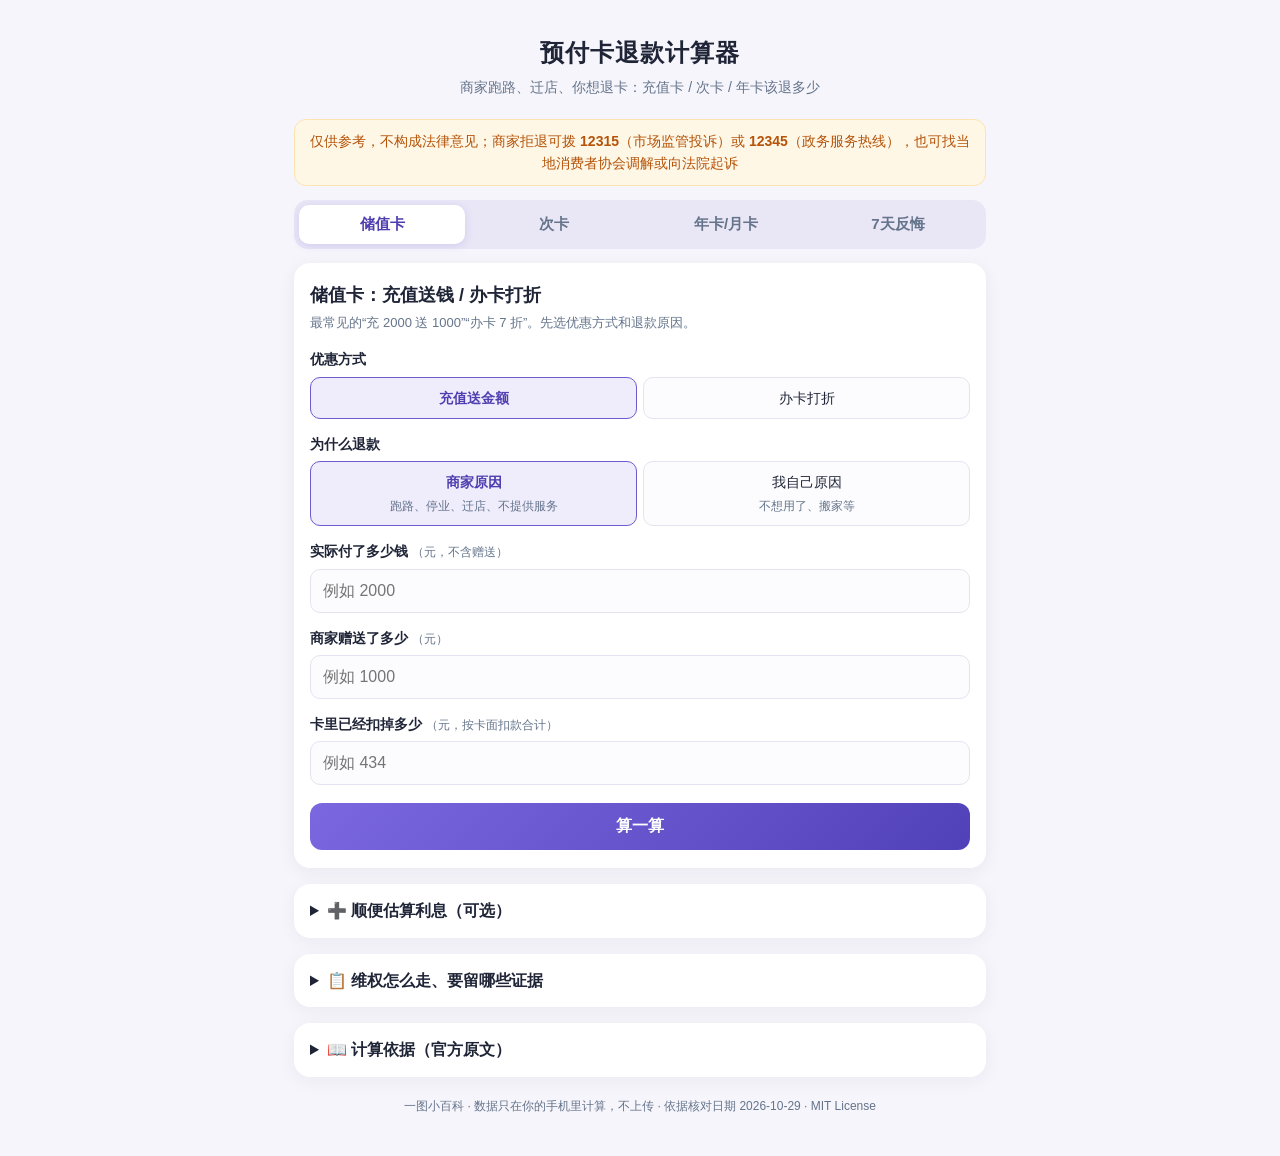
==== tools/prepaid-refund/index.html @ c243d7e6 "Add prepaid card refund calculator" ====
<!DOCTYPE html>
<html lang="zh-CN">
<head>
<meta charset="UTF-8">
<meta name="viewport" content="width=device-width, initial-scale=1, viewport-fit=cover">
<title>预付卡退款计算器｜商家跑路、退卡该退多少</title>
<meta name="description" content="充值赠送卡、打折卡、次卡、年卡退款金额计算，按最高人民法院预付式消费司法解释（法释〔2025〕4号）原文。仅供参考，不构成法律意见。">
<style>
  :root{
    --bg:#f6f5fb; --card:#ffffff; --ink:#1f2537; --muted:#64748b; --line:#e5e3f0;
    --brand:#6d5bd0; --brand-d:#4f3fb0; --brand-l:#efecfc; --warn:#b45309; --warn-l:#fff7e6;
    --accent:#2563eb; --bad:#b91c1c; --radius:16px;
  }
  *{box-sizing:border-box}
  html,body{margin:0;padding:0}
  body{font-family:-apple-system,BlinkMacSystemFont,"PingFang SC","Hiragino Sans GB","Microsoft YaHei","Noto Sans CJK SC",sans-serif;
    background:var(--bg);color:var(--ink);line-height:1.6;-webkit-text-size-adjust:100%}
  .wrap{max-width:720px;margin:0 auto;padding:16px 14px 40px}
  header{text-align:center;padding:18px 4px 6px}
  header h1{font-size:24px;margin:0 0 4px;letter-spacing:1px}
  header p{margin:0;color:var(--muted);font-size:14px}
  .notice{background:var(--warn-l);border:1px solid #fde3b0;color:var(--warn);border-radius:12px;
    padding:10px 14px;font-size:14px;margin:14px 0;text-align:center}
  .notice b{white-space:nowrap}
  .tabs{display:flex;gap:6px;background:#e9e6f6;padding:5px;border-radius:14px;position:sticky;top:6px;z-index:5}
  .tab{flex:1;border:0;background:transparent;padding:10px 2px;border-radius:10px;font-size:15px;color:var(--muted);
    cursor:pointer;font-weight:600;font-family:inherit}
  .tab.active{background:var(--card);color:var(--brand-d);box-shadow:0 2px 8px rgba(109,91,208,.18)}
  .panel{display:none;background:var(--card);border-radius:var(--radius);padding:18px 16px;margin-top:14px;
    box-shadow:0 4px 18px rgba(40,30,90,.06)}
  .panel.active{display:block}
  .panel h2{font-size:18px;margin:0 0 4px}
  .sub{color:var(--muted);font-size:13px;margin:0 0 10px}
  label{display:block;font-size:14px;font-weight:600;margin:14px 0 6px}
  label small{font-weight:400;color:var(--muted)}
  input[type=number],input[type=date]{width:100%;padding:12px;font-size:16px;border:1px solid var(--line);border-radius:10px;
    background:#fcfcfe;color:var(--ink);font-family:inherit;-webkit-appearance:none;appearance:none}
  input:focus{outline:none;border-color:var(--brand);box-shadow:0 0 0 3px var(--brand-l)}
  .row{display:flex;gap:10px}.row>div{flex:1}
  .seg{display:flex;gap:6px;flex-wrap:wrap}
  .seg label{margin:0;flex:1;min-width:40%;font-weight:500}
  .seg input{display:none}
  .seg span{display:block;text-align:center;padding:9px 6px;border:1px solid var(--line);border-radius:10px;font-size:14px;cursor:pointer;background:#fcfcfe}
  .seg input:checked+span{border-color:var(--brand);background:var(--brand-l);color:var(--brand-d);font-weight:700}
  .btn{display:block;width:100%;margin-top:18px;padding:13px;border:0;border-radius:12px;background:linear-gradient(135deg,#7b68e0,#5141b8);
    color:#fff;font-size:16px;font-weight:700;cursor:pointer;font-family:inherit}
  .btn:active{transform:scale(.99)}
  .result{margin-top:16px;border-radius:14px;background:var(--brand-l);padding:14px 16px;display:none}
  .result.show{display:block}
  .big{font-size:30px;font-weight:800;color:var(--brand-d);margin:2px 0 6px}
  .big small{font-size:15px;font-weight:600;margin-left:2px}
  .result .lbl{font-size:13px;color:var(--muted)}
  .kv{display:flex;justify-content:space-between;gap:10px;padding:7px 0;border-top:1px dashed #cfc7f3;font-size:14px}
  .kv b{white-space:nowrap}
  .steps{font-size:13px;color:#334155;background:#fff;border-radius:10px;padding:10px 12px;margin-top:10px}
  .steps div{margin:3px 0}
  .tip{font-size:13px;color:#475569;background:#f6f9ff;border-left:3px solid var(--accent);padding:8px 10px;border-radius:6px;margin-top:10px}
  .err{color:var(--bad);font-size:14px;margin-top:10px;display:none}
  .err.show{display:block}
  .hide{display:none}
  details{background:var(--card);border-radius:var(--radius);padding:14px 16px;margin-top:16px;box-shadow:0 4px 18px rgba(40,30,90,.05)}
  summary{font-weight:700;cursor:pointer;font-size:16px}
  .basis{font-size:13px;color:#334155}
  .basis h3{font-size:14px;margin:14px 0 4px;color:var(--brand-d)}
  .basis blockquote{margin:6px 0;padding:6px 10px;background:#f8f7fd;border-left:3px solid var(--brand);border-radius:4px}
  .basis a{color:var(--accent);word-break:break-all}
  .basis ol,.basis ul{padding-left:20px;margin:6px 0}
  footer{text-align:center;color:var(--muted);font-size:12px;margin-top:20px}
  @media (max-width:380px){.tab{font-size:13px}.big{font-size:26px}}
</style>
</head>
<body>
<div class="wrap">
  <header>
    <h1>预付卡退款计算器</h1>
    <p>商家跑路、迁店、你想退卡：充值卡 / 次卡 / 年卡该退多少</p>
  </header>

  <div class="notice">仅供参考，不构成法律意见；商家拒退可拨 <b>12315</b>（市场监管投诉）或 <b>12345</b>（政务服务热线），也可找当地消费者协会调解或向法院起诉</div>

  <div class="tabs" role="tablist">
    <button class="tab active" data-t="p1">储值卡</button>
    <button class="tab" data-t="p2">次卡</button>
    <button class="tab" data-t="p3">年卡/月卡</button>
    <button class="tab" data-t="p4">7天反悔</button>
  </div>

  <!-- 1 储值卡 -->
  <section class="panel active" id="p1">
    <h2>储值卡：充值送钱 / 办卡打折</h2>
    <p class="sub">最常见的“充 2000 送 1000”“办卡 7 折”。先选优惠方式和退款原因。</p>

    <label>优惠方式</label>
    <div class="seg">
      <label><input type="radio" name="sv-mode" value="gift" checked><span>充值送金额</span></label>
      <label><input type="radio" name="sv-mode" value="discount"><span>办卡打折</span></label>
    </div>

    <label>为什么退款</label>
    <div class="seg">
      <label><input type="radio" name="sv-cause" value="merchant" checked><span>商家原因<br><small>跑路、停业、迁店、不提供服务</small></span></label>
      <label><input type="radio" name="sv-cause" value="consumer"><span>我自己原因<br><small>不想用了、搬家等</small></span></label>
    </div>

    <label>实际付了多少钱 <small>（元，不含赠送）</small></label>
    <input type="number" id="sv-paid" inputmode="decimal" min="0" placeholder="例如 2000">

    <div id="sv-gift-box">
      <label>商家赠送了多少 <small>（元）</small></label>
      <input type="number" id="sv-gift" inputmode="decimal" min="0" placeholder="例如 1000">
      <label>卡里已经扣掉多少 <small>（元，按卡面扣款合计）</small></label>
      <input type="number" id="sv-used" inputmode="decimal" min="0" placeholder="例如 434">
    </div>
    <div id="sv-disc-box" class="hide">
      <label>折扣 <small>（打 7 折填 7，打 8.5 折填 8.5）</small></label>
      <input type="number" id="sv-rate" inputmode="decimal" min="0" max="10" placeholder="例如 7">
      <label>已用项目按打折前原价合计 <small>（元）</small></label>
      <input type="number" id="sv-orig" inputmode="decimal" min="0" placeholder="例如 800">
    </div>

    <button class="btn" id="sv-go">算一算</button>
    <div class="err" id="sv-err"></div>
    <div class="result" id="sv-res"></div>
  </section>

  <!-- 2 次卡 -->
  <section class="panel" id="p2">
    <h2>次卡：按次数消费</h2>
    <p class="sub">健身次卡、理发次卡、课时包等。赠送次数也算进去。</p>

    <label>为什么退款</label>
    <div class="seg">
      <label><input type="radio" name="cc-cause" value="merchant" checked><span>商家原因<br><small>跑路、停业、迁店等</small></span></label>
      <label><input type="radio" name="cc-cause" value="consumer"><span>我自己原因</span></label>
    </div>

    <label>实际付了多少钱 <small>（元）</small></label>
    <input type="number" id="cc-paid" inputmode="decimal" min="0" placeholder="例如 2000">
    <div class="row">
      <div><label>买了几次</label><input type="number" id="cc-bought" inputmode="numeric" min="0" placeholder="例如 50"></div>
      <div><label>送了几次</label><input type="number" id="cc-gift" inputmode="numeric" min="0" placeholder="没有填 0"></div>
    </div>
    <label>已经用了几次</label>
    <input type="number" id="cc-used" inputmode="numeric" min="0" placeholder="例如 12">
    <div id="cc-unit-box" class="hide">
      <label>单次打折前原价 <small>（元；没有打折也没有赠送时，填 实付 ÷ 购买次数）</small></label>
      <input type="number" id="cc-unit" inputmode="decimal" min="0" placeholder="例如 60">
    </div>

    <button class="btn" id="cc-go">算一算</button>
    <div class="err" id="cc-err"></div>
    <div class="result" id="cc-res"></div>
  </section>

  <!-- 3 期限卡 -->
  <section class="panel" id="p3">
    <h2>年卡 / 月卡：期限内不限次数</h2>
    <p class="sub">健身年卡、游乐场年卡等。按剩余天数占总天数的比例退。</p>

    <label>实际付了多少钱 <small>（元）</small></label>
    <input type="number" id="tc-paid" inputmode="decimal" min="0" placeholder="例如 800">
    <div class="row">
      <div><label>有效期开始</label><input type="date" id="tc-start"></div>
      <div><label>有效期结束</label><input type="date" id="tc-end"></div>
    </div>
    <label>从哪天起不能用 <small>（商家停业那天；没停业则填合同解除那天）</small></label>
    <input type="date" id="tc-stop">

    <button class="btn" id="tc-go">算一算</button>
    <div class="err" id="tc-err"></div>
    <div class="result" id="tc-res"></div>
  </section>

  <!-- 4 七日 -->
  <section class="panel" id="p4">
    <h2>付款 7 天内反悔</h2>
    <p class="sub">刚办卡就后悔了？付款之日起 7 日内，一般可以要求退回全部本金。</p>

    <div class="row">
      <div><label>付款日期</label><input type="date" id="co-pay"></div>
      <div><label>提出退款日期</label><input type="date" id="co-ask"></div>
    </div>
    <label>办卡时是否已经在这家或别家体验过相同服务？</label>
    <div class="seg">
      <label><input type="radio" name="co-tried" value="no" checked><span>没有</span></label>
      <label><input type="radio" name="co-tried" value="yes"><span>体验过</span></label>
    </div>

    <button class="btn" id="co-go">看看能不能退</button>
    <div class="err" id="co-err"></div>
    <div class="result" id="co-res"></div>
  </section>

  <!-- 利息 -->
  <details>
    <summary>➕ 顺便估算利息（可选）</summary>
    <div class="basis">
      <p>合同解除后，消费者可以要求商家返还剩余预付款<b>并支付利息</b>（解释第十五条）。没有约定时（第十六条）：</p>
      <ul>
        <li>商家原因：按<b>合同成立时</b>的一年期贷款市场报价利率（LPR）。2026-10-20 公布的一年期 LPR 为 3.0%，办卡那个月的数值请到中国人民银行网站查询。</li>
        <li>自己原因：按合同成立时人民银行公布的一年定期存款基准利率。2015-10-24 起为 1.50%（核对至 2026-10-29 未见调整）。</li>
      </ul>
      <p>利息自合同解除时起算（第十七条）。下面按“本金 × 年利率 × 天数 ÷ 365”估算，法院实际计算口径以判决为准。</p>
    </div>
    <label>应退本金 <small>（元，可填上面算出的数）</small></label>
    <input type="number" id="in-p" inputmode="decimal" min="0">
    <label>年利率 <small>（%）</small></label>
    <input type="number" id="in-r" inputmode="decimal" min="0" placeholder="例如 3.0">
    <div class="row">
      <div><label>合同解除日</label><input type="date" id="in-from"></div>
      <div><label>算到哪天</label><input type="date" id="in-to"></div>
    </div>
    <button class="btn" id="in-go">估算利息</button>
    <div class="err" id="in-err"></div>
    <div class="result" id="in-res"></div>
  </details>

  <details>
    <summary>📋 维权怎么走、要留哪些证据</summary>
    <div class="basis">
      <h3>先留证据</h3>
      <ul>
        <li>付款记录（微信 / 支付宝 / 银行流水）、收据或发票、合同或办卡单</li>
        <li>卡面、小程序或 App 里的余额、消费记录截图</li>
        <li>和店员、老板的聊天记录，宣传页面、活动海报截图</li>
        <li>门店关门、贴停业告示、迁址通知的照片或视频（拍上日期）</li>
        <li>记下营业执照上的名称和统一社会信用代码，可在国家企业信用信息公示系统查询</li>
      </ul>
      <p>消费记录、余额等资料在商家手里，商家无正当理由拒不提交的，法院可以根据你的主张认定（解释第二十五条）。</p>
      <h3>再按顺序找人</h3>
      <ol>
        <li>书面（微信、短信也行）向商家要求退款，写清金额和依据，保留记录</li>
        <li>拨打 <b>12315</b> 或登录全国 12315 平台投诉；也可拨 <b>12345</b></li>
        <li>找当地消费者协会调解</li>
        <li>向法院起诉。店开在商场里、用的是别人执照、加盟店等情况，商场、执照持有人、品牌方也可能要担责（解释第四条至第六条）</li>
        <li>商家收钱后终止营业又恶意躲着不退的，可以请求惩罚性赔偿（解释第二十三条）；涉嫌诈骗的可向公安机关报案</li>
      </ol>
      <h3>这些“店规”通常无效</h3>
      <p>“一经售出概不退款”“丢卡不补”“不得转让”“本店有权单方调整价格和项目”“最终解释权归本店”等排除消费者权利的格式条款，消费者可以主张无效（解释第九条）。</p>
    </div>
  </details>

  <details>
    <summary>📖 计算依据（官方原文）</summary>
    <div class="basis">
      <p>以下条文于 <b>2026-10-29</b> 对照官方原文核对。</p>
      <h3>《最高人民法院关于审理预付式消费民事纠纷案件适用法律若干问题的解释》（法释〔2025〕4号，2025-05-01 起施行）</h3>
      <p>原文：<a href="https://www.gov.cn/yaowen/liebiao/202503/content_7020334.htm" target="_blank" rel="noopener">中国政府网</a> ／ <a href="http://gongbao.court.gov.cn/Details/415add6e9c15736f2fbd871bdb1538.html" target="_blank" rel="noopener">最高人民法院公报</a></p>
      <blockquote>第十四条　消费者自付款之日起七日内请求经营者返还预付款本金的，人民法院应予支持，但……已经从经营者处获得过相同商品或者服务；……已经从其他经营者处获得过相同商品或者服务。</blockquote>
      <blockquote>第十五条　……返还预付款本金应为预付款扣减已兑付商品或者提供服务的价款后的余额。</blockquote>
      <blockquote>第十八条　非因消费者原因返还预付款的……（一）经营者向消费者提供折扣商品或者服务的，按折扣价计算……（二）经营者向消费者赠送消费金额的，根据消费者实付金额与实付金额加赠送金额之比计算优惠比例，按优惠比例计算已兑付商品或者提供服务的价款。</blockquote>
      <blockquote>第十九条　因消费者原因返还预付款，经营者向消费者提供折扣商品、服务或者向消费者赠送消费金额的，人民法院应当按商品或者服务打折前的价格计算……消费者主张打折前的价格明显不合理，经营者不能提供打折前价格交易记录的，人民法院可以按照……同类商品或者服务的市场价格计算……</blockquote>
      <blockquote>第二十条　……按打折前的价格计算已兑付商品或者提供服务的价款超出消费者预付款，经营者请求消费者支付……超出预付款部分价款的，人民法院不予支持。</blockquote>
      <blockquote>第二十二条　……不限次数服务，消费者请求按合同解除后的剩余履行期限与全部履行期限的比例计算应予返还的预付款的，人民法院应予支持。经营者在预付式消费合同解除前已经停止提供……按经营者停止提供商品或者服务后的剩余履行期限与全部履行期限的比例计算……消费者因自身原因未在合同约定履行期限内要求经营者提供服务，请求返还预付款的，人民法院不予支持。</blockquote>
      <h3>次卡含赠送次数的算法</h3>
      <p>最高人民法院典型案例三（2025-03-14 发布）：50 次另送 10 次、付 2000 元、用了 12 次，判退 2000 × 48 ÷ 60 = 1600 元。<a href="https://www.court.gov.cn/zixun/xiangqing/459331.html" target="_blank" rel="noopener">最高人民法院网</a></p>
      <h3>其他</h3>
      <ul>
        <li>《消费者权益保护法》第五十三条（预收款未按约定提供，应退回预付款并承担利息、合理费用）、第二十六条（格式条款）：<a href="https://www.samr.gov.cn/zw/zfxxgk/fdzdgknr/fgs/art/2023/art_0a323e046fba43f0b6e9e977f1e8d5fc.html" target="_blank" rel="noopener">市场监管总局网站</a></li>
        <li>《消费者权益保护法实施条例》第二十二条（预付款应订书面合同；停业或迁址应提前告知，消费者可要求退还未消费余额）：<a href="https://www.gov.cn/zhengce/content/202403/content_6940158.htm" target="_blank" rel="noopener">中国政府网</a></li>
        <li>一年定期存款基准利率 1.50%（2015-10-24）：<a href="https://www.pbc.gov.cn/zhengcehuobisi/125207/125213/125440/125838/125888/2968982/index.html" target="_blank" rel="noopener">中国人民银行</a></li>
        <li>期间计算（开始的当日不计入）：《民法典》第二百零一条</li>
      </ul>
      <h3>本工具不判断的事项</h3>
      <ul>
        <li>到底算“商家原因”还是“自己原因”、合同能不能解除（见解释第十三条）</li>
        <li>赠送的实物或服务要不要折价（解释第二十一条，由法院综合认定）</li>
        <li>多用途预付卡（能在多家不同商户用的卡）、一次性买断的商品服务，不适用这部解释</li>
        <li>合同里有对消费者更有利的约定的，按约定处理</li>
        <li>各地关于预付卡的地方规定</li>
      </ul>
      <p>以上请以当地主管部门、法院认定为准。</p>
    </div>
  </details>

  <footer>一图小百科 · 数据只在你的手机里计算，不上传 · 依据核对日期 2026-10-29 · MIT License</footer>
</div>

<script>
// @@CORE-START
(function (root) {
  'use strict';
  function round2(x) { return Math.round((x + Number.EPSILON) * 100) / 100; }
  function num(x) { return typeof x === 'number' && isFinite(x); }

  // 解释第十八条（二）/ 第十九条 / 第二十条：充值送金额
  // used = 卡面已扣金额（含赠送部分），默认卡面按打折前价格扣款
  function giftCard(paid, gift, used, cause) {
    if (!num(paid) || paid <= 0) throw new Error('请填写实际付款金额');
    if (!num(gift) || gift < 0) throw new Error('赠送金额不能为负');
    if (!num(used) || used < 0) throw new Error('已扣金额不能为负');
    if (used > paid + gift + 1e-9) throw new Error('已扣金额不能超过 实付 + 赠送');
    var ratio = paid / (paid + gift);
    var consumed = cause === 'merchant' ? used * ratio : used;
    var refund = Math.max(0, paid - consumed);
    return {
      ratio: ratio,
      consumed: round2(consumed),
      refund: round2(refund),
      cardBalance: round2(paid + gift - used),
      capped: cause !== 'merchant' && used > paid
    };
  }

  // 解释第十八条（一）/ 第十九条 / 第二十条：办卡打折
  // rate10 = 折扣（7 折填 7），orig = 已用项目打折前原价合计
  function discountCard(paid, rate10, orig, cause) {
    if (!num(paid) || paid <= 0) throw new Error('请填写实际付款金额');
    if (!num(rate10) || rate10 <= 0 || rate10 > 10) throw new Error('折扣请填 0～10 之间，例如 7');
    if (!num(orig) || orig < 0) throw new Error('原价合计不能为负');
    var rate = rate10 / 10;
    if (orig * rate > paid + 1e-9) throw new Error('按折扣价已用金额超过了实付金额，请检查');
    var consumed = cause === 'merchant' ? orig * rate : orig;
    return {
      rate: rate,
      consumed: round2(consumed),
      refund: round2(Math.max(0, paid - consumed)),
      capped: cause !== 'merchant' && orig > paid
    };
  }

  // 次卡：商家原因按 实付 × 剩余次数 ÷ (购买 + 赠送)（最高法典型案例三，解释第十八条）
  // 自己原因按 实付 − 已用次数 × 打折前单价，最低为 0（解释第十九条、第二十条）
  function countCard(paid, bought, gift, used, cause, unitOrig) {
    if (!num(paid) || paid <= 0) throw new Error('请填写实际付款金额');
    if (!num(bought) || bought <= 0 || Math.floor(bought) !== bought) throw new Error('购买次数请填正整数');
    if (!num(gift) || gift < 0 || Math.floor(gift) !== gift) throw new Error('赠送次数请填 0 或正整数');
    if (!num(used) || used < 0 || Math.floor(used) !== used) throw new Error('已用次数请填 0 或正整数');
    var total = bought + gift;
    if (used > total) throw new Error('已用次数不能超过 购买 + 赠送 次数');
    if (cause === 'merchant') {
      var consumed = paid * used / total;
      return { total: total, left: total - used, consumed: round2(consumed), refund: round2(paid - consumed), capped: false };
    }
    if (!num(unitOrig) || unitOrig < 0) throw new Error('自己原因退卡，请填写单次打折前原价');
    var c2 = used * unitOrig;
    return { total: total, left: total - used, consumed: round2(c2), refund: round2(Math.max(0, paid - c2)), capped: c2 > paid };
  }

  // 日期：'YYYY-MM-DD' -> 天序号（UTC）
  function dayNo(s) {
    var m = /^(\d{4})-(\d{2})-(\d{2})$/.exec(String(s || ''));
    if (!m) return null;
    var t = Date.UTC(+m[1], +m[2] - 1, +m[3]);
    var d = new Date(t);
    if (d.getUTCFullYear() !== +m[1] || d.getUTCMonth() !== +m[2] - 1 || d.getUTCDate() !== +m[3]) return null;
    return Math.round(t / 86400000);
  }
  function daysBetween(a, b) { return dayNo(b) - dayNo(a); }

  // 解释第二十二条：期限卡按 剩余期限 ÷ 全部期限
  function timeCard(paid, start, end, stop) {
    if (!num(paid) || paid <= 0) throw new Error('请填写实际付款金额');
    var s = dayNo(start), e = dayNo(end), p = dayNo(stop);
    if (s === null || e === null || p === null) throw new Error('请把三个日期都填上');
    if (e <= s) throw new Error('结束日期要晚于开始日期');
    var total = e - s;
    var left = Math.min(total, Math.max(0, e - p));
    return {
      total: total, left: left,
      refund: round2(paid * left / total),
      expired: p >= e,
      beforeStart: p < s
    };
  }

  // 解释第十四条：付款之日起七日内；开始的当日不计入（民法典第二百零一条）
  function coolingOff(payDate, askDate, tried) {
    var a = dayNo(payDate), b = dayNo(askDate);
    if (a === null || b === null) throw new Error('请填写两个日期');
    if (b < a) throw new Error('提出退款日期不能早于付款日期');
    var d = b - a;
    var lastDay = new Date((a + 7) * 86400000).toISOString().slice(0, 10);
    return { days: d, lastDay: lastDay, inTime: d <= 7, ok: d <= 7 && !tried };
  }

  // 利息估算：本金 × 年利率 × 天数 ÷ 365
  function interest(principal, ratePct, from, to) {
    if (!num(principal) || principal < 0) throw new Error('请填写本金');
    if (!num(ratePct) || ratePct < 0 || ratePct > 100) throw new Error('请填写年利率（%）');
    var a = dayNo(from), b = dayNo(to);
    if (a === null || b === null) throw new Error('请填写两个日期');
    if (b < a) throw new Error('结束日期不能早于解除日');
    var days = b - a;
    return { days: days, interest: round2(principal * ratePct / 100 * days / 365) };
  }

  root.PrepaidCalc = { round2: round2, giftCard: giftCard, discountCard: discountCard, countCard: countCard,
    timeCard: timeCard, coolingOff: coolingOff, interest: interest, daysBetween: daysBetween, dayNo: dayNo };
})(typeof globalThis !== 'undefined' ? globalThis : this);
// @@CORE-END

(function () {
  'use strict';
  var C = window.PrepaidCalc;
  function $(id) { return document.getElementById(id); }
  function v(id) { var x = $(id).value; return x === '' ? NaN : Number(x); }
  function radio(name) { var r = document.querySelector('input[name="' + name + '"]:checked'); return r ? r.value : ''; }
  function yuan(x) { return x.toLocaleString('zh-CN', { minimumFractionDigits: 2, maximumFractionDigits: 2 }); }
  function show(prefix, html) { $(prefix + '-err').classList.remove('show'); var r = $(prefix + '-res'); r.innerHTML = html; r.classList.add('show'); }
  function fail(prefix, msg) { $(prefix + '-res').classList.remove('show'); var e = $(prefix + '-err'); e.textContent = msg; e.classList.add('show'); }
  function run(prefix, fn) { try { fn(); } catch (e) { fail(prefix, e.message); } }
  function remember(x) { $('in-p').value = x; }

  document.querySelectorAll('.tab').forEach(function (b) {
    b.addEventListener('click', function () {
      document.querySelectorAll('.tab').forEach(function (x) { x.classList.toggle('active', x === b); });
      document.querySelectorAll('.panel').forEach(function (p) { p.classList.toggle('active', p.id === b.dataset.t); });
    });
  });
  document.querySelectorAll('input[name="sv-mode"]').forEach(function (r) {
    r.addEventListener('change', function () {
      var g = radio('sv-mode') === 'gift';
      $('sv-gift-box').classList.toggle('hide', !g);
      $('sv-disc-box').classList.toggle('hide', g);
    });
  });
  document.querySelectorAll('input[name="cc-cause"]').forEach(function (r) {
    r.addEventListener('change', function () { $('cc-unit-box').classList.toggle('hide', radio('cc-cause') !== 'consumer'); });
  });

  var CAUSE_M = '<div class="tip">商家原因：已消费部分按<b>优惠后的价格</b>算（解释第十八条），你能多拿回一些。</div>';
  var CAUSE_C = '<div class="tip">自己原因：已消费部分按<b>打折前原价</b>算（解释第十九条）；但就算原价算下来超过了你付的钱，商家也不能让你倒补（第二十条）。商家标的“原价”明显虚高又拿不出原价成交记录的，可以主张按当地同类服务市场价算。</div>';

  $('sv-go').addEventListener('click', function () {
    run('sv', function () {
      var cause = radio('sv-cause'), paid = v('sv-paid'), r, html;
      if (radio('sv-mode') === 'gift') {
        var gift = isNaN(v('sv-gift')) ? 0 : v('sv-gift');
        r = C.giftCard(paid, gift, v('sv-used'), cause);
        html = '<div class="lbl">参考应退金额</div><div class="big">' + yuan(r.refund) + '<small>元</small></div>' +
          '<div class="kv"><span>卡里显示余额</span><b>' + yuan(r.cardBalance) + ' 元</b></div>' +
          '<div class="kv"><span>已消费按多少算</span><b>' + yuan(r.consumed) + ' 元</b></div>' +
          '<div class="steps">' + (cause === 'merchant'
            ? '<div>优惠比例 = 实付 ÷ (实付 + 赠送) = ' + paid + ' ÷ ' + (paid + gift) + ' = ' + (r.ratio * 100).toFixed(2) + '%</div><div>已消费价款 = ' + v('sv-used') + ' × 优惠比例 = ' + yuan(r.consumed) + '</div>'
            : '<div>已消费价款 = 卡面已扣 ' + v('sv-used') + '（按原价）</div>') +
          '<div>应退 = 实付 ' + paid + ' − 已消费价款' + (r.capped ? '，不足 0 按 0' : '') + ' = ' + yuan(r.refund) + '</div></div>' +
          (cause === 'merchant' ? CAUSE_M : CAUSE_C) +
          '<div class="tip">卡面余额 ≠ 能退的钱：赠送的部分不退现金，按比例分摊。前提是卡面按打折前价格扣款；如果卡面本来就按优惠价扣，请向主管部门核实。</div>';
      } else {
        var rate10 = v('sv-rate'), orig = v('sv-orig');
        r = C.discountCard(paid, rate10, orig, cause);
        html = '<div class="lbl">参考应退金额</div><div class="big">' + yuan(r.refund) + '<small>元</small></div>' +
          '<div class="kv"><span>已消费按多少算</span><b>' + yuan(r.consumed) + ' 元</b></div>' +
          '<div class="steps">' + (cause === 'merchant'
            ? '<div>已消费价款 = 原价 ' + orig + ' × ' + rate10 + ' 折 = ' + yuan(r.consumed) + '</div>'
            : '<div>已消费价款 = 打折前原价 ' + orig + '</div>') +
          '<div>应退 = 实付 ' + paid + ' − 已消费价款' + (r.capped ? '，不足 0 按 0' : '') + ' = ' + yuan(r.refund) + '</div></div>' +
          (cause === 'merchant' ? CAUSE_M : CAUSE_C);
      }
      remember(r.refund);
      show('sv', html + '<div class="tip">另外可以要求利息（第十五条），见下方“估算利息”。</div>');
    });
  });

  $('cc-go').addEventListener('click', function () {
    run('cc', function () {
      var cause = radio('cc-cause'), paid = v('cc-paid'), gift = isNaN(v('cc-gift')) ? 0 : v('cc-gift');
      var r = C.countCard(paid, v('cc-bought'), gift, v('cc-used'), cause, v('cc-unit'));
      var html = '<div class="lbl">参考应退金额</div><div class="big">' + yuan(r.refund) + '<small>元</small></div>' +
        '<div class="kv"><span>总次数（含赠送）</span><b>' + r.total + ' 次</b></div>' +
        '<div class="kv"><span>剩余次数</span><b>' + r.left + ' 次</b></div>' +
        '<div class="steps">' + (cause === 'merchant'
          ? '<div>应退 = 实付 ' + paid + ' × 剩余 ' + r.left + ' ÷ 总 ' + r.total + ' = ' + yuan(r.refund) + '</div>'
          : '<div>已消费 = ' + v('cc-used') + ' 次 × 原价 ' + v('cc-unit') + ' = ' + yuan(r.consumed) + '</div><div>应退 = 实付 − 已消费' + (r.capped ? '，不足 0 按 0' : '') + ' = ' + yuan(r.refund) + '</div>') +
        '</div>' + (cause === 'merchant'
          ? '<div class="tip">赠送次数要算进总次数：最高法典型案例中，50 次送 10 次、付 2000 元、用了 12 次，判退 2000 × 48 ÷ 60 = 1600 元。</div>'
          : CAUSE_C);
      remember(r.refund);
      show('cc', html);
    });
  });

  $('tc-go').addEventListener('click', function () {
    run('tc', function () {
      var paid = v('tc-paid');
      var r = C.timeCard(paid, $('tc-start').value, $('tc-end').value, $('tc-stop').value);
      var html = '<div class="lbl">参考应退金额</div><div class="big">' + yuan(r.refund) + '<small>元</small></div>' +
        '<div class="kv"><span>全部期限</span><b>' + r.total + ' 天</b></div>' +
        '<div class="kv"><span>剩余期限</span><b>' + r.left + ' 天</b></div>' +
        '<div class="steps"><div>应退 = 实付 ' + paid + ' × ' + r.left + ' ÷ ' + r.total + ' = ' + yuan(r.refund) + '</div></div>' +
        '<div class="tip">商家先停业、后来才解除合同的，从<b>停业那天</b>起算剩余期限（解释第二十二条第二款）。按天还是按月折算，法院口径可能略有不同，结果以法院认定为准。</div>';
      if (r.expired) html += '<div class="tip">有效期已经结束。如果是自己没去用，一般不能再要求退款（第二十二条第三款）；如果是商家在有效期内就停止服务，请把“不能用的日期”填成商家停业那天。</div>';
      if (r.beforeStart) html += '<div class="tip">还没开始就不能用，按全额计算。</div>';
      remember(r.refund);
      show('tc', html);
    });
  });

  $('co-go').addEventListener('click', function () {
    run('co', function () {
      var tried = radio('co-tried') === 'yes';
      var r = C.coolingOff($('co-pay').value, $('co-ask').value, tried);
      var html;
      if (r.ok) html = '<div class="big" style="font-size:22px">✅ 一般可以要求退回全部本金</div><div class="steps"><div>付款后第 ' + r.days + ' 天提出；参考最后一天：' + r.lastDay + '</div></div>';
      else if (!r.inTime) html = '<div class="big" style="font-size:22px">⏰ 已超过 7 天</div><div class="steps"><div>参考最后一天是 ' + r.lastDay + '。超过后不能无理由全额退，但可以用“储值卡 / 次卡 / 年卡”页面算退款，或看商家有没有违约。</div></div>';
      else html = '<div class="big" style="font-size:22px">⚠️ 可能不适用 7 天无理由</div><div class="steps"><div>办卡时已在这家或别家体验过相同服务的，属于第十四条的例外。</div></div>';
      html += '<div class="tip">依据解释第十四条。合同里有对消费者更有利的约定（比如 15 天可退）的，按约定。开始的当日不计入（民法典第二百零一条），最后一天遇法定节假日可能顺延；具体以法院认定为准。尽量用文字形式（微信、短信）提出并截图保存。</div>';
      show('co', html);
    });
  });

  $('in-go').addEventListener('click', function () {
    run('in', function () {
      var r = C.interest(v('in-p'), v('in-r'), $('in-from').value, $('in-to').value);
      show('in', '<div class="lbl">参考利息</div><div class="big">' + yuan(r.interest) + '<small>元</small></div><div class="steps"><div>' + v('in-p') + ' × ' + v('in-r') + '% × ' + r.days + ' 天 ÷ 365</div></div>');
    });
  });
})();
</script>
</body>
</html>
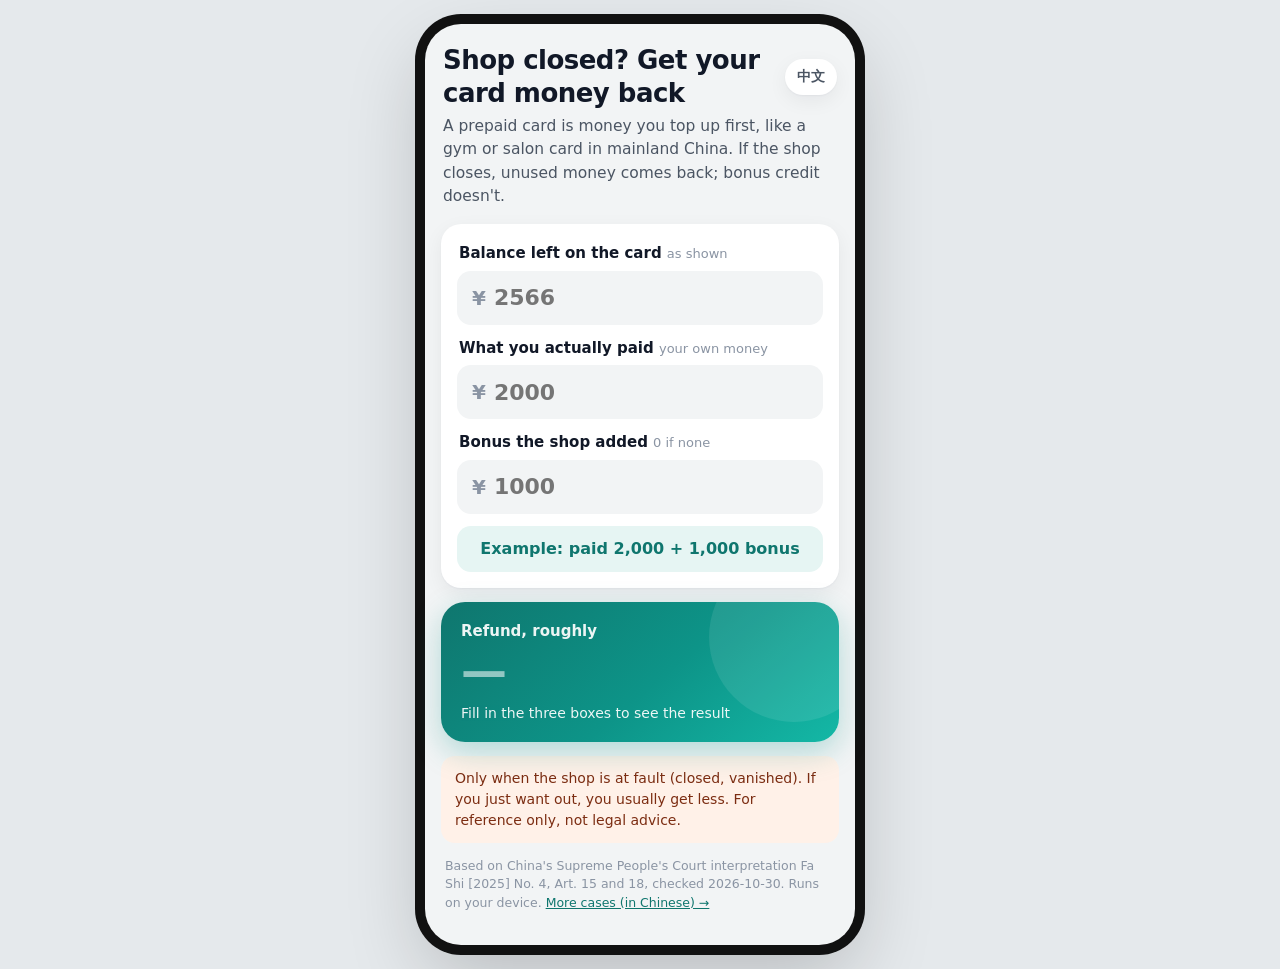
==== commit 13bb4deb: "simplify calculators" ====
--- a/tools/prepaid-refund/index.html
+++ b/tools/prepaid-refund/index.html
@@ -3,509 +3,65 @@
 <head>
 <meta charset="UTF-8">
 <meta name="viewport" content="width=device-width, initial-scale=1, viewport-fit=cover">
-<title>预付卡退款计算器｜商家跑路、退卡该退多少</title>
-<meta name="description" content="充值赠送卡、打折卡、次卡、年卡退款金额计算，按最高人民法院预付式消费司法解释（法释〔2025〕4号）原文。仅供参考，不构成法律意见。">
-<style>
-  :root{
-    --bg:#f6f5fb; --card:#ffffff; --ink:#1f2537; --muted:#64748b; --line:#e5e3f0;
-    --brand:#6d5bd0; --brand-d:#4f3fb0; --brand-l:#efecfc; --warn:#b45309; --warn-l:#fff7e6;
-    --accent:#2563eb; --bad:#b91c1c; --radius:16px;
-  }
-  *{box-sizing:border-box}
-  html,body{margin:0;padding:0}
-  body{font-family:-apple-system,BlinkMacSystemFont,"PingFang SC","Hiragino Sans GB","Microsoft YaHei","Noto Sans CJK SC",sans-serif;
-    background:var(--bg);color:var(--ink);line-height:1.6;-webkit-text-size-adjust:100%}
-  .wrap{max-width:720px;margin:0 auto;padding:16px 14px 40px}
-  header{text-align:center;padding:18px 4px 6px}
-  header h1{font-size:24px;margin:0 0 4px;letter-spacing:1px}
-  header p{margin:0;color:var(--muted);font-size:14px}
-  .notice{background:var(--warn-l);border:1px solid #fde3b0;color:var(--warn);border-radius:12px;
-    padding:10px 14px;font-size:14px;margin:14px 0;text-align:center}
-  .notice b{white-space:nowrap}
-  .tabs{display:flex;gap:6px;background:#e9e6f6;padding:5px;border-radius:14px;position:sticky;top:6px;z-index:5}
-  .tab{flex:1;border:0;background:transparent;padding:10px 2px;border-radius:10px;font-size:15px;color:var(--muted);
-    cursor:pointer;font-weight:600;font-family:inherit}
-  .tab.active{background:var(--card);color:var(--brand-d);box-shadow:0 2px 8px rgba(109,91,208,.18)}
-  .panel{display:none;background:var(--card);border-radius:var(--radius);padding:18px 16px;margin-top:14px;
-    box-shadow:0 4px 18px rgba(40,30,90,.06)}
-  .panel.active{display:block}
-  .panel h2{font-size:18px;margin:0 0 4px}
-  .sub{color:var(--muted);font-size:13px;margin:0 0 10px}
-  label{display:block;font-size:14px;font-weight:600;margin:14px 0 6px}
-  label small{font-weight:400;color:var(--muted)}
-  input[type=number],input[type=date]{width:100%;padding:12px;font-size:16px;border:1px solid var(--line);border-radius:10px;
-    background:#fcfcfe;color:var(--ink);font-family:inherit;-webkit-appearance:none;appearance:none}
-  input:focus{outline:none;border-color:var(--brand);box-shadow:0 0 0 3px var(--brand-l)}
-  .row{display:flex;gap:10px}.row>div{flex:1}
-  .seg{display:flex;gap:6px;flex-wrap:wrap}
-  .seg label{margin:0;flex:1;min-width:40%;font-weight:500}
-  .seg input{display:none}
-  .seg span{display:block;text-align:center;padding:9px 6px;border:1px solid var(--line);border-radius:10px;font-size:14px;cursor:pointer;background:#fcfcfe}
-  .seg input:checked+span{border-color:var(--brand);background:var(--brand-l);color:var(--brand-d);font-weight:700}
-  .btn{display:block;width:100%;margin-top:18px;padding:13px;border:0;border-radius:12px;background:linear-gradient(135deg,#7b68e0,#5141b8);
-    color:#fff;font-size:16px;font-weight:700;cursor:pointer;font-family:inherit}
-  .btn:active{transform:scale(.99)}
-  .result{margin-top:16px;border-radius:14px;background:var(--brand-l);padding:14px 16px;display:none}
-  .result.show{display:block}
-  .big{font-size:30px;font-weight:800;color:var(--brand-d);margin:2px 0 6px}
-  .big small{font-size:15px;font-weight:600;margin-left:2px}
-  .result .lbl{font-size:13px;color:var(--muted)}
-  .kv{display:flex;justify-content:space-between;gap:10px;padding:7px 0;border-top:1px dashed #cfc7f3;font-size:14px}
-  .kv b{white-space:nowrap}
-  .steps{font-size:13px;color:#334155;background:#fff;border-radius:10px;padding:10px 12px;margin-top:10px}
-  .steps div{margin:3px 0}
-  .tip{font-size:13px;color:#475569;background:#f6f9ff;border-left:3px solid var(--accent);padding:8px 10px;border-radius:6px;margin-top:10px}
-  .err{color:var(--bad);font-size:14px;margin-top:10px;display:none}
-  .err.show{display:block}
-  .hide{display:none}
-  details{background:var(--card);border-radius:var(--radius);padding:14px 16px;margin-top:16px;box-shadow:0 4px 18px rgba(40,30,90,.05)}
-  summary{font-weight:700;cursor:pointer;font-size:16px}
-  .basis{font-size:13px;color:#334155}
-  .basis h3{font-size:14px;margin:14px 0 4px;color:var(--brand-d)}
-  .basis blockquote{margin:6px 0;padding:6px 10px;background:#f8f7fd;border-left:3px solid var(--brand);border-radius:4px}
-  .basis a{color:var(--accent);word-break:break-all}
-  .basis ol,.basis ul{padding-left:20px;margin:6px 0}
-  footer{text-align:center;color:var(--muted);font-size:12px;margin-top:20px}
-  @media (max-width:380px){.tab{font-size:13px}.big{font-size:26px}}
-</style>
+<title>店关门了，卡里的钱能退多少 · 预付卡退款计算器</title>
+<meta name="description" content="健身房、理发店、洗车店的充值卡，店关门了能退多少？填卡里余额、实际付了多少、送了多少，马上算出来。仅供参考，不构成法律意见。">
+<meta name="theme-color" content="#F2F4F5">
+<link rel="stylesheet" href="style.css">
 </head>
 <body>
-<div class="wrap">
-  <header>
-    <h1>预付卡退款计算器</h1>
-    <p>商家跑路、迁店、你想退卡：充值卡 / 次卡 / 年卡该退多少</p>
-  </header>
-
-  <div class="notice">仅供参考，不构成法律意见；商家拒退可拨 <b>12315</b>（市场监管投诉）或 <b>12345</b>（政务服务热线），也可找当地消费者协会调解或向法院起诉</div>
-
-  <div class="tabs" role="tablist">
-    <button class="tab active" data-t="p1">储值卡</button>
-    <button class="tab" data-t="p2">次卡</button>
-    <button class="tab" data-t="p3">年卡/月卡</button>
-    <button class="tab" data-t="p4">7天反悔</button>
+<main class="shell">
+  <div class="top"><h1 data-t="h1"></h1><button class="lang" id="lang" type="button"></button></div>
+  <p class="lead" data-t="lead"></p>
+  <div class="card">
+    <label class="fl" for="bal"><span data-t="balL"></span> <small data-t="balS"></small></label>
+    <div class="money"><span>¥</span><input id="bal" type="number" inputmode="decimal" min="0" placeholder="2566"></div>
+    <label class="fl" for="paid"><span data-t="paidL"></span> <small data-t="paidS"></small></label>
+    <div class="money"><span>¥</span><input id="paid" type="number" inputmode="decimal" min="0" placeholder="2000"></div>
+    <label class="fl" for="gift"><span data-t="giftL"></span> <small data-t="giftS"></small></label>
+    <div class="money"><span>¥</span><input id="gift" type="number" inputmode="decimal" min="0" placeholder="1000"></div>
+    <div class="err" id="err"></div>
+    <button class="ex" id="ex" type="button" data-t="ex"></button>
   </div>
-
-  <!-- 1 储值卡 -->
-  <section class="panel active" id="p1">
-    <h2>储值卡：充值送钱 / 办卡打折</h2>
-    <p class="sub">最常见的“充 2000 送 1000”“办卡 7 折”。先选优惠方式和退款原因。</p>
-
-    <label>优惠方式</label>
-    <div class="seg">
-      <label><input type="radio" name="sv-mode" value="gift" checked><span>充值送金额</span></label>
-      <label><input type="radio" name="sv-mode" value="discount"><span>办卡打折</span></label>
-    </div>
-
-    <label>为什么退款</label>
-    <div class="seg">
-      <label><input type="radio" name="sv-cause" value="merchant" checked><span>商家原因<br><small>跑路、停业、迁店、不提供服务</small></span></label>
-      <label><input type="radio" name="sv-cause" value="consumer"><span>我自己原因<br><small>不想用了、搬家等</small></span></label>
-    </div>
-
-    <label>实际付了多少钱 <small>（元，不含赠送）</small></label>
-    <input type="number" id="sv-paid" inputmode="decimal" min="0" placeholder="例如 2000">
-
-    <div id="sv-gift-box">
-      <label>商家赠送了多少 <small>（元）</small></label>
-      <input type="number" id="sv-gift" inputmode="decimal" min="0" placeholder="例如 1000">
-      <label>卡里已经扣掉多少 <small>（元，按卡面扣款合计）</small></label>
-      <input type="number" id="sv-used" inputmode="decimal" min="0" placeholder="例如 434">
-    </div>
-    <div id="sv-disc-box" class="hide">
-      <label>折扣 <small>（打 7 折填 7，打 8.5 折填 8.5）</small></label>
-      <input type="number" id="sv-rate" inputmode="decimal" min="0" max="10" placeholder="例如 7">
-      <label>已用项目按打折前原价合计 <small>（元）</small></label>
-      <input type="number" id="sv-orig" inputmode="decimal" min="0" placeholder="例如 800">
-    </div>
-
-    <button class="btn" id="sv-go">算一算</button>
-    <div class="err" id="sv-err"></div>
-    <div class="result" id="sv-res"></div>
+  <section class="hero idle" id="hero" aria-live="polite">
+    <div class="lbl" data-t="resL"></div>
+    <div class="big" id="big">—</div>
+    <div class="small" id="how"></div>
   </section>
-
-  <!-- 2 次卡 -->
-  <section class="panel" id="p2">
-    <h2>次卡：按次数消费</h2>
-    <p class="sub">健身次卡、理发次卡、课时包等。赠送次数也算进去。</p>
-
-    <label>为什么退款</label>
-    <div class="seg">
-      <label><input type="radio" name="cc-cause" value="merchant" checked><span>商家原因<br><small>跑路、停业、迁店等</small></span></label>
-      <label><input type="radio" name="cc-cause" value="consumer"><span>我自己原因</span></label>
-    </div>
-
-    <label>实际付了多少钱 <small>（元）</small></label>
-    <input type="number" id="cc-paid" inputmode="decimal" min="0" placeholder="例如 2000">
-    <div class="row">
-      <div><label>买了几次</label><input type="number" id="cc-bought" inputmode="numeric" min="0" placeholder="例如 50"></div>
-      <div><label>送了几次</label><input type="number" id="cc-gift" inputmode="numeric" min="0" placeholder="没有填 0"></div>
-    </div>
-    <label>已经用了几次</label>
-    <input type="number" id="cc-used" inputmode="numeric" min="0" placeholder="例如 12">
-    <div id="cc-unit-box" class="hide">
-      <label>单次打折前原价 <small>（元；没有打折也没有赠送时，填 实付 ÷ 购买次数）</small></label>
-      <input type="number" id="cc-unit" inputmode="decimal" min="0" placeholder="例如 60">
-    </div>
-
-    <button class="btn" id="cc-go">算一算</button>
-    <div class="err" id="cc-err"></div>
-    <div class="result" id="cc-res"></div>
-  </section>
-
-  <!-- 3 期限卡 -->
-  <section class="panel" id="p3">
-    <h2>年卡 / 月卡：期限内不限次数</h2>
-    <p class="sub">健身年卡、游乐场年卡等。按剩余天数占总天数的比例退。</p>
-
-    <label>实际付了多少钱 <small>（元）</small></label>
-    <input type="number" id="tc-paid" inputmode="decimal" min="0" placeholder="例如 800">
-    <div class="row">
-      <div><label>有效期开始</label><input type="date" id="tc-start"></div>
-      <div><label>有效期结束</label><input type="date" id="tc-end"></div>
-    </div>
-    <label>从哪天起不能用 <small>（商家停业那天；没停业则填合同解除那天）</small></label>
-    <input type="date" id="tc-stop">
-
-    <button class="btn" id="tc-go">算一算</button>
-    <div class="err" id="tc-err"></div>
-    <div class="result" id="tc-res"></div>
-  </section>
-
-  <!-- 4 七日 -->
-  <section class="panel" id="p4">
-    <h2>付款 7 天内反悔</h2>
-    <p class="sub">刚办卡就后悔了？付款之日起 7 日内，一般可以要求退回全部本金。</p>
-
-    <div class="row">
-      <div><label>付款日期</label><input type="date" id="co-pay"></div>
-      <div><label>提出退款日期</label><input type="date" id="co-ask"></div>
-    </div>
-    <label>办卡时是否已经在这家或别家体验过相同服务？</label>
-    <div class="seg">
-      <label><input type="radio" name="co-tried" value="no" checked><span>没有</span></label>
-      <label><input type="radio" name="co-tried" value="yes"><span>体验过</span></label>
-    </div>
-
-    <button class="btn" id="co-go">看看能不能退</button>
-    <div class="err" id="co-err"></div>
-    <div class="result" id="co-res"></div>
-  </section>
-
-  <!-- 利息 -->
-  <details>
-    <summary>➕ 顺便估算利息（可选）</summary>
-    <div class="basis">
-      <p>合同解除后，消费者可以要求商家返还剩余预付款<b>并支付利息</b>（解释第十五条）。没有约定时（第十六条）：</p>
-      <ul>
-        <li>商家原因：按<b>合同成立时</b>的一年期贷款市场报价利率（LPR）。2026-10-20 公布的一年期 LPR 为 3.0%，办卡那个月的数值请到中国人民银行网站查询。</li>
-        <li>自己原因：按合同成立时人民银行公布的一年定期存款基准利率。2015-10-24 起为 1.50%（核对至 2026-10-29 未见调整）。</li>
-      </ul>
-      <p>利息自合同解除时起算（第十七条）。下面按“本金 × 年利率 × 天数 ÷ 365”估算，法院实际计算口径以判决为准。</p>
-    </div>
-    <label>应退本金 <small>（元，可填上面算出的数）</small></label>
-    <input type="number" id="in-p" inputmode="decimal" min="0">
-    <label>年利率 <small>（%）</small></label>
-    <input type="number" id="in-r" inputmode="decimal" min="0" placeholder="例如 3.0">
-    <div class="row">
-      <div><label>合同解除日</label><input type="date" id="in-from"></div>
-      <div><label>算到哪天</label><input type="date" id="in-to"></div>
-    </div>
-    <button class="btn" id="in-go">估算利息</button>
-    <div class="err" id="in-err"></div>
-    <div class="result" id="in-res"></div>
-  </details>
-
-  <details>
-    <summary>📋 维权怎么走、要留哪些证据</summary>
-    <div class="basis">
-      <h3>先留证据</h3>
-      <ul>
-        <li>付款记录（微信 / 支付宝 / 银行流水）、收据或发票、合同或办卡单</li>
-        <li>卡面、小程序或 App 里的余额、消费记录截图</li>
-        <li>和店员、老板的聊天记录，宣传页面、活动海报截图</li>
-        <li>门店关门、贴停业告示、迁址通知的照片或视频（拍上日期）</li>
-        <li>记下营业执照上的名称和统一社会信用代码，可在国家企业信用信息公示系统查询</li>
-      </ul>
-      <p>消费记录、余额等资料在商家手里，商家无正当理由拒不提交的，法院可以根据你的主张认定（解释第二十五条）。</p>
-      <h3>再按顺序找人</h3>
-      <ol>
-        <li>书面（微信、短信也行）向商家要求退款，写清金额和依据，保留记录</li>
-        <li>拨打 <b>12315</b> 或登录全国 12315 平台投诉；也可拨 <b>12345</b></li>
-        <li>找当地消费者协会调解</li>
-        <li>向法院起诉。店开在商场里、用的是别人执照、加盟店等情况，商场、执照持有人、品牌方也可能要担责（解释第四条至第六条）</li>
-        <li>商家收钱后终止营业又恶意躲着不退的，可以请求惩罚性赔偿（解释第二十三条）；涉嫌诈骗的可向公安机关报案</li>
-      </ol>
-      <h3>这些“店规”通常无效</h3>
-      <p>“一经售出概不退款”“丢卡不补”“不得转让”“本店有权单方调整价格和项目”“最终解释权归本店”等排除消费者权利的格式条款，消费者可以主张无效（解释第九条）。</p>
-    </div>
-  </details>
-
-  <details>
-    <summary>📖 计算依据（官方原文）</summary>
-    <div class="basis">
-      <p>以下条文于 <b>2026-10-29</b> 对照官方原文核对。</p>
-      <h3>《最高人民法院关于审理预付式消费民事纠纷案件适用法律若干问题的解释》（法释〔2025〕4号，2025-05-01 起施行）</h3>
-      <p>原文：<a href="https://www.gov.cn/yaowen/liebiao/202503/content_7020334.htm" target="_blank" rel="noopener">中国政府网</a> ／ <a href="http://gongbao.court.gov.cn/Details/415add6e9c15736f2fbd871bdb1538.html" target="_blank" rel="noopener">最高人民法院公报</a></p>
-      <blockquote>第十四条　消费者自付款之日起七日内请求经营者返还预付款本金的，人民法院应予支持，但……已经从经营者处获得过相同商品或者服务；……已经从其他经营者处获得过相同商品或者服务。</blockquote>
-      <blockquote>第十五条　……返还预付款本金应为预付款扣减已兑付商品或者提供服务的价款后的余额。</blockquote>
-      <blockquote>第十八条　非因消费者原因返还预付款的……（一）经营者向消费者提供折扣商品或者服务的，按折扣价计算……（二）经营者向消费者赠送消费金额的，根据消费者实付金额与实付金额加赠送金额之比计算优惠比例，按优惠比例计算已兑付商品或者提供服务的价款。</blockquote>
-      <blockquote>第十九条　因消费者原因返还预付款，经营者向消费者提供折扣商品、服务或者向消费者赠送消费金额的，人民法院应当按商品或者服务打折前的价格计算……消费者主张打折前的价格明显不合理，经营者不能提供打折前价格交易记录的，人民法院可以按照……同类商品或者服务的市场价格计算……</blockquote>
-      <blockquote>第二十条　……按打折前的价格计算已兑付商品或者提供服务的价款超出消费者预付款，经营者请求消费者支付……超出预付款部分价款的，人民法院不予支持。</blockquote>
-      <blockquote>第二十二条　……不限次数服务，消费者请求按合同解除后的剩余履行期限与全部履行期限的比例计算应予返还的预付款的，人民法院应予支持。经营者在预付式消费合同解除前已经停止提供……按经营者停止提供商品或者服务后的剩余履行期限与全部履行期限的比例计算……消费者因自身原因未在合同约定履行期限内要求经营者提供服务，请求返还预付款的，人民法院不予支持。</blockquote>
-      <h3>次卡含赠送次数的算法</h3>
-      <p>最高人民法院典型案例三（2025-03-14 发布）：50 次另送 10 次、付 2000 元、用了 12 次，判退 2000 × 48 ÷ 60 = 1600 元。<a href="https://www.court.gov.cn/zixun/xiangqing/459331.html" target="_blank" rel="noopener">最高人民法院网</a></p>
-      <h3>其他</h3>
-      <ul>
-        <li>《消费者权益保护法》第五十三条（预收款未按约定提供，应退回预付款并承担利息、合理费用）、第二十六条（格式条款）：<a href="https://www.samr.gov.cn/zw/zfxxgk/fdzdgknr/fgs/art/2023/art_0a323e046fba43f0b6e9e977f1e8d5fc.html" target="_blank" rel="noopener">市场监管总局网站</a></li>
-        <li>《消费者权益保护法实施条例》第二十二条（预付款应订书面合同；停业或迁址应提前告知，消费者可要求退还未消费余额）：<a href="https://www.gov.cn/zhengce/content/202403/content_6940158.htm" target="_blank" rel="noopener">中国政府网</a></li>
-        <li>一年定期存款基准利率 1.50%（2015-10-24）：<a href="https://www.pbc.gov.cn/zhengcehuobisi/125207/125213/125440/125838/125888/2968982/index.html" target="_blank" rel="noopener">中国人民银行</a></li>
-        <li>期间计算（开始的当日不计入）：《民法典》第二百零一条</li>
-      </ul>
-      <h3>本工具不判断的事项</h3>
-      <ul>
-        <li>到底算“商家原因”还是“自己原因”、合同能不能解除（见解释第十三条）</li>
-        <li>赠送的实物或服务要不要折价（解释第二十一条，由法院综合认定）</li>
-        <li>多用途预付卡（能在多家不同商户用的卡）、一次性买断的商品服务，不适用这部解释</li>
-        <li>合同里有对消费者更有利的约定的，按约定处理</li>
-        <li>各地关于预付卡的地方规定</li>
-      </ul>
-      <p>以上请以当地主管部门、法院认定为准。</p>
-    </div>
-  </details>
-
-  <footer>一图小百科 · 数据只在你的手机里计算，不上传 · 依据核对日期 2026-10-29 · MIT License</footer>
-</div>
-
+  <div class="note" data-t="note"></div>
+  <p class="foot"><span data-t="foot"></span> <a href="full.html" data-t="more"></a></p>
+</main>
+<script src="core.js"></script>
 <script>
-// @@CORE-START
-(function (root) {
-  'use strict';
-  function round2(x) { return Math.round((x + Number.EPSILON) * 100) / 100; }
-  function num(x) { return typeof x === 'number' && isFinite(x); }
-
-  // 解释第十八条（二）/ 第十九条 / 第二十条：充值送金额
-  // used = 卡面已扣金额（含赠送部分），默认卡面按打折前价格扣款
-  function giftCard(paid, gift, used, cause) {
-    if (!num(paid) || paid <= 0) throw new Error('请填写实际付款金额');
-    if (!num(gift) || gift < 0) throw new Error('赠送金额不能为负');
-    if (!num(used) || used < 0) throw new Error('已扣金额不能为负');
-    if (used > paid + gift + 1e-9) throw new Error('已扣金额不能超过 实付 + 赠送');
-    var ratio = paid / (paid + gift);
-    var consumed = cause === 'merchant' ? used * ratio : used;
-    var refund = Math.max(0, paid - consumed);
-    return {
-      ratio: ratio,
-      consumed: round2(consumed),
-      refund: round2(refund),
-      cardBalance: round2(paid + gift - used),
-      capped: cause !== 'merchant' && used > paid
-    };
-  }
-
-  // 解释第十八条（一）/ 第十九条 / 第二十条：办卡打折
-  // rate10 = 折扣（7 折填 7），orig = 已用项目打折前原价合计
-  function discountCard(paid, rate10, orig, cause) {
-    if (!num(paid) || paid <= 0) throw new Error('请填写实际付款金额');
-    if (!num(rate10) || rate10 <= 0 || rate10 > 10) throw new Error('折扣请填 0～10 之间，例如 7');
-    if (!num(orig) || orig < 0) throw new Error('原价合计不能为负');
-    var rate = rate10 / 10;
-    if (orig * rate > paid + 1e-9) throw new Error('按折扣价已用金额超过了实付金额，请检查');
-    var consumed = cause === 'merchant' ? orig * rate : orig;
-    return {
-      rate: rate,
-      consumed: round2(consumed),
-      refund: round2(Math.max(0, paid - consumed)),
-      capped: cause !== 'merchant' && orig > paid
-    };
-  }
-
-  // 次卡：商家原因按 实付 × 剩余次数 ÷ (购买 + 赠送)（最高法典型案例三，解释第十八条）
-  // 自己原因按 实付 − 已用次数 × 打折前单价，最低为 0（解释第十九条、第二十条）
-  function countCard(paid, bought, gift, used, cause, unitOrig) {
-    if (!num(paid) || paid <= 0) throw new Error('请填写实际付款金额');
-    if (!num(bought) || bought <= 0 || Math.floor(bought) !== bought) throw new Error('购买次数请填正整数');
-    if (!num(gift) || gift < 0 || Math.floor(gift) !== gift) throw new Error('赠送次数请填 0 或正整数');
-    if (!num(used) || used < 0 || Math.floor(used) !== used) throw new Error('已用次数请填 0 或正整数');
-    var total = bought + gift;
-    if (used > total) throw new Error('已用次数不能超过 购买 + 赠送 次数');
-    if (cause === 'merchant') {
-      var consumed = paid * used / total;
-      return { total: total, left: total - used, consumed: round2(consumed), refund: round2(paid - consumed), capped: false };
-    }
-    if (!num(unitOrig) || unitOrig < 0) throw new Error('自己原因退卡，请填写单次打折前原价');
-    var c2 = used * unitOrig;
-    return { total: total, left: total - used, consumed: round2(c2), refund: round2(Math.max(0, paid - c2)), capped: c2 > paid };
-  }
-
-  // 日期：'YYYY-MM-DD' -> 天序号（UTC）
-  function dayNo(s) {
-    var m = /^(\d{4})-(\d{2})-(\d{2})$/.exec(String(s || ''));
-    if (!m) return null;
-    var t = Date.UTC(+m[1], +m[2] - 1, +m[3]);
-    var d = new Date(t);
-    if (d.getUTCFullYear() !== +m[1] || d.getUTCMonth() !== +m[2] - 1 || d.getUTCDate() !== +m[3]) return null;
-    return Math.round(t / 86400000);
-  }
-  function daysBetween(a, b) { return dayNo(b) - dayNo(a); }
-
-  // 解释第二十二条：期限卡按 剩余期限 ÷ 全部期限
-  function timeCard(paid, start, end, stop) {
-    if (!num(paid) || paid <= 0) throw new Error('请填写实际付款金额');
-    var s = dayNo(start), e = dayNo(end), p = dayNo(stop);
-    if (s === null || e === null || p === null) throw new Error('请把三个日期都填上');
-    if (e <= s) throw new Error('结束日期要晚于开始日期');
-    var total = e - s;
-    var left = Math.min(total, Math.max(0, e - p));
-    return {
-      total: total, left: left,
-      refund: round2(paid * left / total),
-      expired: p >= e,
-      beforeStart: p < s
-    };
-  }
-
-  // 解释第十四条：付款之日起七日内；开始的当日不计入（民法典第二百零一条）
-  function coolingOff(payDate, askDate, tried) {
-    var a = dayNo(payDate), b = dayNo(askDate);
-    if (a === null || b === null) throw new Error('请填写两个日期');
-    if (b < a) throw new Error('提出退款日期不能早于付款日期');
-    var d = b - a;
-    var lastDay = new Date((a + 7) * 86400000).toISOString().slice(0, 10);
-    return { days: d, lastDay: lastDay, inTime: d <= 7, ok: d <= 7 && !tried };
-  }
-
-  // 利息估算：本金 × 年利率 × 天数 ÷ 365
-  function interest(principal, ratePct, from, to) {
-    if (!num(principal) || principal < 0) throw new Error('请填写本金');
-    if (!num(ratePct) || ratePct < 0 || ratePct > 100) throw new Error('请填写年利率（%）');
-    var a = dayNo(from), b = dayNo(to);
-    if (a === null || b === null) throw new Error('请填写两个日期');
-    if (b < a) throw new Error('结束日期不能早于解除日');
-    var days = b - a;
-    return { days: days, interest: round2(principal * ratePct / 100 * days / 365) };
-  }
-
-  root.PrepaidCalc = { round2: round2, giftCard: giftCard, discountCard: discountCard, countCard: countCard,
-    timeCard: timeCard, coolingOff: coolingOff, interest: interest, daysBetween: daysBetween, dayNo: dayNo };
-})(typeof globalThis !== 'undefined' ? globalThis : this);
-// @@CORE-END
-
-(function () {
-  'use strict';
-  var C = window.PrepaidCalc;
-  function $(id) { return document.getElementById(id); }
-  function v(id) { var x = $(id).value; return x === '' ? NaN : Number(x); }
-  function radio(name) { var r = document.querySelector('input[name="' + name + '"]:checked'); return r ? r.value : ''; }
-  function yuan(x) { return x.toLocaleString('zh-CN', { minimumFractionDigits: 2, maximumFractionDigits: 2 }); }
-  function show(prefix, html) { $(prefix + '-err').classList.remove('show'); var r = $(prefix + '-res'); r.innerHTML = html; r.classList.add('show'); }
-  function fail(prefix, msg) { $(prefix + '-res').classList.remove('show'); var e = $(prefix + '-err'); e.textContent = msg; e.classList.add('show'); }
-  function run(prefix, fn) { try { fn(); } catch (e) { fail(prefix, e.message); } }
-  function remember(x) { $('in-p').value = x; }
-
-  document.querySelectorAll('.tab').forEach(function (b) {
-    b.addEventListener('click', function () {
-      document.querySelectorAll('.tab').forEach(function (x) { x.classList.toggle('active', x === b); });
-      document.querySelectorAll('.panel').forEach(function (p) { p.classList.toggle('active', p.id === b.dataset.t); });
-    });
-  });
-  document.querySelectorAll('input[name="sv-mode"]').forEach(function (r) {
-    r.addEventListener('change', function () {
-      var g = radio('sv-mode') === 'gift';
-      $('sv-gift-box').classList.toggle('hide', !g);
-      $('sv-disc-box').classList.toggle('hide', g);
-    });
-  });
-  document.querySelectorAll('input[name="cc-cause"]').forEach(function (r) {
-    r.addEventListener('change', function () { $('cc-unit-box').classList.toggle('hide', radio('cc-cause') !== 'consumer'); });
-  });
-
-  var CAUSE_M = '<div class="tip">商家原因：已消费部分按<b>优惠后的价格</b>算（解释第十八条），你能多拿回一些。</div>';
-  var CAUSE_C = '<div class="tip">自己原因：已消费部分按<b>打折前原价</b>算（解释第十九条）；但就算原价算下来超过了你付的钱，商家也不能让你倒补（第二十条）。商家标的“原价”明显虚高又拿不出原价成交记录的，可以主张按当地同类服务市场价算。</div>';
-
-  $('sv-go').addEventListener('click', function () {
-    run('sv', function () {
-      var cause = radio('sv-cause'), paid = v('sv-paid'), r, html;
-      if (radio('sv-mode') === 'gift') {
-        var gift = isNaN(v('sv-gift')) ? 0 : v('sv-gift');
-        r = C.giftCard(paid, gift, v('sv-used'), cause);
-        html = '<div class="lbl">参考应退金额</div><div class="big">' + yuan(r.refund) + '<small>元</small></div>' +
-          '<div class="kv"><span>卡里显示余额</span><b>' + yuan(r.cardBalance) + ' 元</b></div>' +
-          '<div class="kv"><span>已消费按多少算</span><b>' + yuan(r.consumed) + ' 元</b></div>' +
-          '<div class="steps">' + (cause === 'merchant'
-            ? '<div>优惠比例 = 实付 ÷ (实付 + 赠送) = ' + paid + ' ÷ ' + (paid + gift) + ' = ' + (r.ratio * 100).toFixed(2) + '%</div><div>已消费价款 = ' + v('sv-used') + ' × 优惠比例 = ' + yuan(r.consumed) + '</div>'
-            : '<div>已消费价款 = 卡面已扣 ' + v('sv-used') + '（按原价）</div>') +
-          '<div>应退 = 实付 ' + paid + ' − 已消费价款' + (r.capped ? '，不足 0 按 0' : '') + ' = ' + yuan(r.refund) + '</div></div>' +
-          (cause === 'merchant' ? CAUSE_M : CAUSE_C) +
-          '<div class="tip">卡面余额 ≠ 能退的钱：赠送的部分不退现金，按比例分摊。前提是卡面按打折前价格扣款；如果卡面本来就按优惠价扣，请向主管部门核实。</div>';
-      } else {
-        var rate10 = v('sv-rate'), orig = v('sv-orig');
-        r = C.discountCard(paid, rate10, orig, cause);
-        html = '<div class="lbl">参考应退金额</div><div class="big">' + yuan(r.refund) + '<small>元</small></div>' +
-          '<div class="kv"><span>已消费按多少算</span><b>' + yuan(r.consumed) + ' 元</b></div>' +
-          '<div class="steps">' + (cause === 'merchant'
-            ? '<div>已消费价款 = 原价 ' + orig + ' × ' + rate10 + ' 折 = ' + yuan(r.consumed) + '</div>'
-            : '<div>已消费价款 = 打折前原价 ' + orig + '</div>') +
-          '<div>应退 = 实付 ' + paid + ' − 已消费价款' + (r.capped ? '，不足 0 按 0' : '') + ' = ' + yuan(r.refund) + '</div></div>' +
-          (cause === 'merchant' ? CAUSE_M : CAUSE_C);
-      }
-      remember(r.refund);
-      show('sv', html + '<div class="tip">另外可以要求利息（第十五条），见下方“估算利息”。</div>');
-    });
-  });
-
-  $('cc-go').addEventListener('click', function () {
-    run('cc', function () {
-      var cause = radio('cc-cause'), paid = v('cc-paid'), gift = isNaN(v('cc-gift')) ? 0 : v('cc-gift');
-      var r = C.countCard(paid, v('cc-bought'), gift, v('cc-used'), cause, v('cc-unit'));
-      var html = '<div class="lbl">参考应退金额</div><div class="big">' + yuan(r.refund) + '<small>元</small></div>' +
-        '<div class="kv"><span>总次数（含赠送）</span><b>' + r.total + ' 次</b></div>' +
-        '<div class="kv"><span>剩余次数</span><b>' + r.left + ' 次</b></div>' +
-        '<div class="steps">' + (cause === 'merchant'
-          ? '<div>应退 = 实付 ' + paid + ' × 剩余 ' + r.left + ' ÷ 总 ' + r.total + ' = ' + yuan(r.refund) + '</div>'
-          : '<div>已消费 = ' + v('cc-used') + ' 次 × 原价 ' + v('cc-unit') + ' = ' + yuan(r.consumed) + '</div><div>应退 = 实付 − 已消费' + (r.capped ? '，不足 0 按 0' : '') + ' = ' + yuan(r.refund) + '</div>') +
-        '</div>' + (cause === 'merchant'
-          ? '<div class="tip">赠送次数要算进总次数：最高法典型案例中，50 次送 10 次、付 2000 元、用了 12 次，判退 2000 × 48 ÷ 60 = 1600 元。</div>'
-          : CAUSE_C);
-      remember(r.refund);
-      show('cc', html);
-    });
-  });
-
-  $('tc-go').addEventListener('click', function () {
-    run('tc', function () {
-      var paid = v('tc-paid');
-      var r = C.timeCard(paid, $('tc-start').value, $('tc-end').value, $('tc-stop').value);
-      var html = '<div class="lbl">参考应退金额</div><div class="big">' + yuan(r.refund) + '<small>元</small></div>' +
-        '<div class="kv"><span>全部期限</span><b>' + r.total + ' 天</b></div>' +
-        '<div class="kv"><span>剩余期限</span><b>' + r.left + ' 天</b></div>' +
-        '<div class="steps"><div>应退 = 实付 ' + paid + ' × ' + r.left + ' ÷ ' + r.total + ' = ' + yuan(r.refund) + '</div></div>' +
-        '<div class="tip">商家先停业、后来才解除合同的，从<b>停业那天</b>起算剩余期限（解释第二十二条第二款）。按天还是按月折算，法院口径可能略有不同，结果以法院认定为准。</div>';
-      if (r.expired) html += '<div class="tip">有效期已经结束。如果是自己没去用，一般不能再要求退款（第二十二条第三款）；如果是商家在有效期内就停止服务，请把“不能用的日期”填成商家停业那天。</div>';
-      if (r.beforeStart) html += '<div class="tip">还没开始就不能用，按全额计算。</div>';
-      remember(r.refund);
-      show('tc', html);
-    });
-  });
-
-  $('co-go').addEventListener('click', function () {
-    run('co', function () {
-      var tried = radio('co-tried') === 'yes';
-      var r = C.coolingOff($('co-pay').value, $('co-ask').value, tried);
-      var html;
-      if (r.ok) html = '<div class="big" style="font-size:22px">✅ 一般可以要求退回全部本金</div><div class="steps"><div>付款后第 ' + r.days + ' 天提出；参考最后一天：' + r.lastDay + '</div></div>';
-      else if (!r.inTime) html = '<div class="big" style="font-size:22px">⏰ 已超过 7 天</div><div class="steps"><div>参考最后一天是 ' + r.lastDay + '。超过后不能无理由全额退，但可以用“储值卡 / 次卡 / 年卡”页面算退款，或看商家有没有违约。</div></div>';
-      else html = '<div class="big" style="font-size:22px">⚠️ 可能不适用 7 天无理由</div><div class="steps"><div>办卡时已在这家或别家体验过相同服务的，属于第十四条的例外。</div></div>';
-      html += '<div class="tip">依据解释第十四条。合同里有对消费者更有利的约定（比如 15 天可退）的，按约定。开始的当日不计入（民法典第二百零一条），最后一天遇法定节假日可能顺延；具体以法院认定为准。尽量用文字形式（微信、短信）提出并截图保存。</div>';
-      show('co', html);
-    });
-  });
-
-  $('in-go').addEventListener('click', function () {
-    run('in', function () {
-      var r = C.interest(v('in-p'), v('in-r'), $('in-from').value, $('in-to').value);
-      show('in', '<div class="lbl">参考利息</div><div class="big">' + yuan(r.interest) + '<small>元</small></div><div class="steps"><div>' + v('in-p') + ' × ' + v('in-r') + '% × ' + r.days + ' 天 ÷ 365</div></div>');
-    });
-  });
+(function(){
+var T={zh:{h1:'店关门了，卡里的钱能退多少？',lang:'English',lead:'预付卡就是先充钱、以后慢慢用的卡，比如健身房、理发店、洗车店的充值卡。店关门或跑路了，没用完的钱可以要回来，但店里送的钱不退。',
+ balL:'卡里还剩多少',balS:'卡上显示的余额',paidL:'当初实际付了多少',paidS:'自己掏的钱',giftL:'店里送了多少',giftS:'没送就填 0',ex:'填入示例：充 2000 送 1000，还剩 2566',
+ resL:'大约能退回',resIdle:'填好上面三项，结果显示在这里',
+ how:function(b,p,g,r){return g>0?'送的钱按比例扣掉：'+f(b)+' × '+f(p)+' ÷ '+f(p+g):'没有赠送，余额就是能退的钱'},
+ note:'只适用于店关门、跑路这类店家的原因。如果是你自己不想用了，通常退得更少。仅供参考，不构成法律意见；店家不退可以打 12315 投诉。',
+ foot:'依据最高人民法院法释〔2025〕4号第十五、十八条，核对于 2026-10-30。计算只在你手机上进行，不上传。',more:'更多：打折卡、次卡、年卡、7 天反悔 →',
+ eP:'请填实际付了多少',eO:'余额不能比“实付 + 赠送”还多'},
+ en:{h1:'Shop closed? Get your card money back',lang:'中文',lead:'A prepaid card is money you top up first, like a gym or salon card in mainland China. If the shop closes, unused money comes back; bonus credit doesn\'t.',
+ balL:'Balance left on the card',balS:'as shown',paidL:'What you actually paid',paidS:'your own money',giftL:'Bonus the shop added',giftS:'0 if none',ex:'Example: paid 2,000 + 1,000 bonus',
+ resL:'Refund, roughly',resIdle:'Fill in the three boxes to see the result',
+ how:function(b,p,g,r){return g>0?'Bonus taken out: '+f(b)+' × '+f(p)+' ÷ '+f(p+g):'No bonus, so the balance is the refund'},
+ note:'Only when the shop is at fault (closed, vanished). If you just want out, you usually get less. For reference only, not legal advice.',
+ foot:'Based on China\'s Supreme People\'s Court interpretation Fa Shi [2025] No. 4, Art. 15 and 18, checked 2026-10-30. Runs on your device.',more:'More cases (in Chinese) →',
+ eP:'Enter what you paid',eO:'The balance can\'t be more than paid + bonus'}};
+T.zh.resIdleK=T.zh.resIdle;
+var q=new URLSearchParams(location.search).get('lang'),L=q||localStorage.getItem('dlh-lang')||((navigator.language||'').toLowerCase().indexOf('zh')===0?'zh':'en');if(!T[L])L='zh';
+function f(x){return Number(x).toLocaleString(L==='zh'?'zh-CN':'en-US',{minimumFractionDigits:0,maximumFractionDigits:2})}
+var $=function(i){return document.getElementById(i)};
+function paint(){var t=T[L];document.documentElement.lang=L==='zh'?'zh-CN':'en';document.title=t.h1;
+ document.querySelectorAll('[data-t]').forEach(function(e){var k=e.getAttribute('data-t');if(typeof t[k]==='string')e.textContent=t[k]});$('lang').textContent=t.lang;calc()}
+function idle(msg){$('hero').classList.add('idle');$('big').textContent='—';$('how').textContent=T[L].resIdle;$('err').textContent=msg||''}
+function calc(){var t=T[L],bs=$('bal').value,ps=$('paid').value,b=parseFloat(bs),p=parseFloat(ps),g=parseFloat($('gift').value)||0;
+ if(bs===''||ps===''){return idle(ps!==''&&!(p>0)?t.eP:'')}
+ if(!(p>0))return idle(t.eP);if(b<0||g<0)return idle('');if(b>p+g+1e-9)return idle(t.eO);
+ var r=PrepaidCore.refund(b,p,g);$('err').textContent='';$('hero').classList.remove('idle');$('big').textContent='¥'+f(r.refund);$('how').textContent=t.how(b,p,g,r)}
+['bal','paid','gift'].forEach(function(i){$(i).addEventListener('input',calc)});
+$('ex').addEventListener('click',function(){$('bal').value=2566;$('paid').value=2000;$('gift').value=1000;calc()});
+$('lang').addEventListener('click',function(){L=L==='zh'?'en':'zh';localStorage.setItem('dlh-lang',L);paint()});
+paint();
 })();
 </script>
 </body>
--- a/tools/prepaid-refund/style.css
+++ b/tools/prepaid-refund/style.css
@@ -0,0 +1,29 @@
+:root{--pri:#0D9488;--pri-d:#0F766E;--pri-l:#E6F5F3;--bg:#F2F4F5;--card:#fff;--ink:#111827;--ink2:#4B5563;--muted:#8A94A3;--warn:#C2410C;--warn-l:#FFF1E8;--danger:#DC2626;--shadow:0 1px 2px rgba(17,24,39,.04),0 6px 20px rgba(17,24,39,.06)}
+*{box-sizing:border-box;-webkit-tap-highlight-color:transparent}
+html,body{margin:0;min-height:100%;background:var(--bg);color:var(--ink);font:16px/1.5 -apple-system,BlinkMacSystemFont,"PingFang SC","Hiragino Sans GB","Microsoft YaHei","Noto Sans CJK SC","Noto Sans SC",system-ui,sans-serif}
+button,input{font:inherit;color:inherit}button{cursor:pointer;border:0;background:none;padding:0}
+.shell{max-width:430px;min-height:100dvh;margin:0 auto;padding:calc(16px + env(safe-area-inset-top,0px)) 16px calc(32px + env(safe-area-inset-bottom,0px))}
+@media (min-width:600px){body{background:#E5E9EC;padding:24px 0}.shell{min-height:calc(100dvh - 48px);background:var(--bg);border-radius:36px;box-shadow:0 0 0 10px #111,0 30px 80px rgba(0,0,0,.2)}}
+.top{display:flex;align-items:center;justify-content:space-between;gap:8px;margin:4px 2px 4px}
+h1{font-size:26px;margin:0;font-weight:800;letter-spacing:-.02em;line-height:1.25}
+.lang{flex:0 0 auto;height:36px;padding:0 12px;border-radius:18px;background:var(--card);color:var(--ink2);font-size:14px;font-weight:600;box-shadow:var(--shadow)}
+.lead{margin:6px 2px 16px;color:var(--ink2);font-size:15.5px}
+.card{background:var(--card);border-radius:20px;box-shadow:var(--shadow);padding:6px 16px 16px}
+.fl{display:block;font-size:15px;font-weight:700;margin:12px 2px 6px}
+.fl small{font-weight:500;color:var(--muted);font-size:13px}
+.money{display:flex;align-items:center;background:var(--bg);border-radius:14px;border:1.5px solid transparent;padding-left:14px}
+.money:focus-within{border-color:var(--pri)}
+.money span{font-size:20px;font-weight:700;color:var(--muted)}
+.money input{flex:1;min-width:0;height:52px;border:0;outline:none;background:none;font-size:22px;font-weight:700;padding:0 14px 0 8px;-webkit-appearance:none;appearance:none}
+.money em{font-style:normal;color:var(--muted);padding-right:14px;font-size:15px}
+.hero{position:relative;overflow:hidden;color:#fff;border-radius:24px;padding:18px 20px;margin-top:14px;background:linear-gradient(140deg,#0F766E,#0D9488 55%,#14B8A6);box-shadow:0 10px 30px rgba(13,148,136,.28)}
+.hero::after{content:"";position:absolute;right:-40px;top:-50px;width:170px;height:170px;border-radius:50%;background:rgba(255,255,255,.09)}
+.hero .lbl{font-size:15px;opacity:.92;font-weight:600;position:relative}
+.hero .big{font-size:46px;font-weight:800;letter-spacing:-.02em;line-height:1.1;margin:4px 0 6px;font-variant-numeric:tabular-nums;word-break:break-all;position:relative}
+.hero .small{font-size:14px;opacity:.92;position:relative}
+.hero.idle .big{opacity:.55}
+.err{color:var(--danger);font-size:14px;min-height:0;margin:8px 4px 0}
+.note{background:var(--warn-l);color:#7C2D12;border-radius:14px;padding:12px 14px;margin-top:14px;font-size:14px}
+.ex{display:block;width:100%;height:46px;margin-top:12px;border-radius:14px;background:var(--pri-l);color:var(--pri-d);font-weight:700}
+.foot{font-size:12.5px;color:var(--muted);margin:14px 4px 0}
+.foot a{color:var(--pri-d)}
